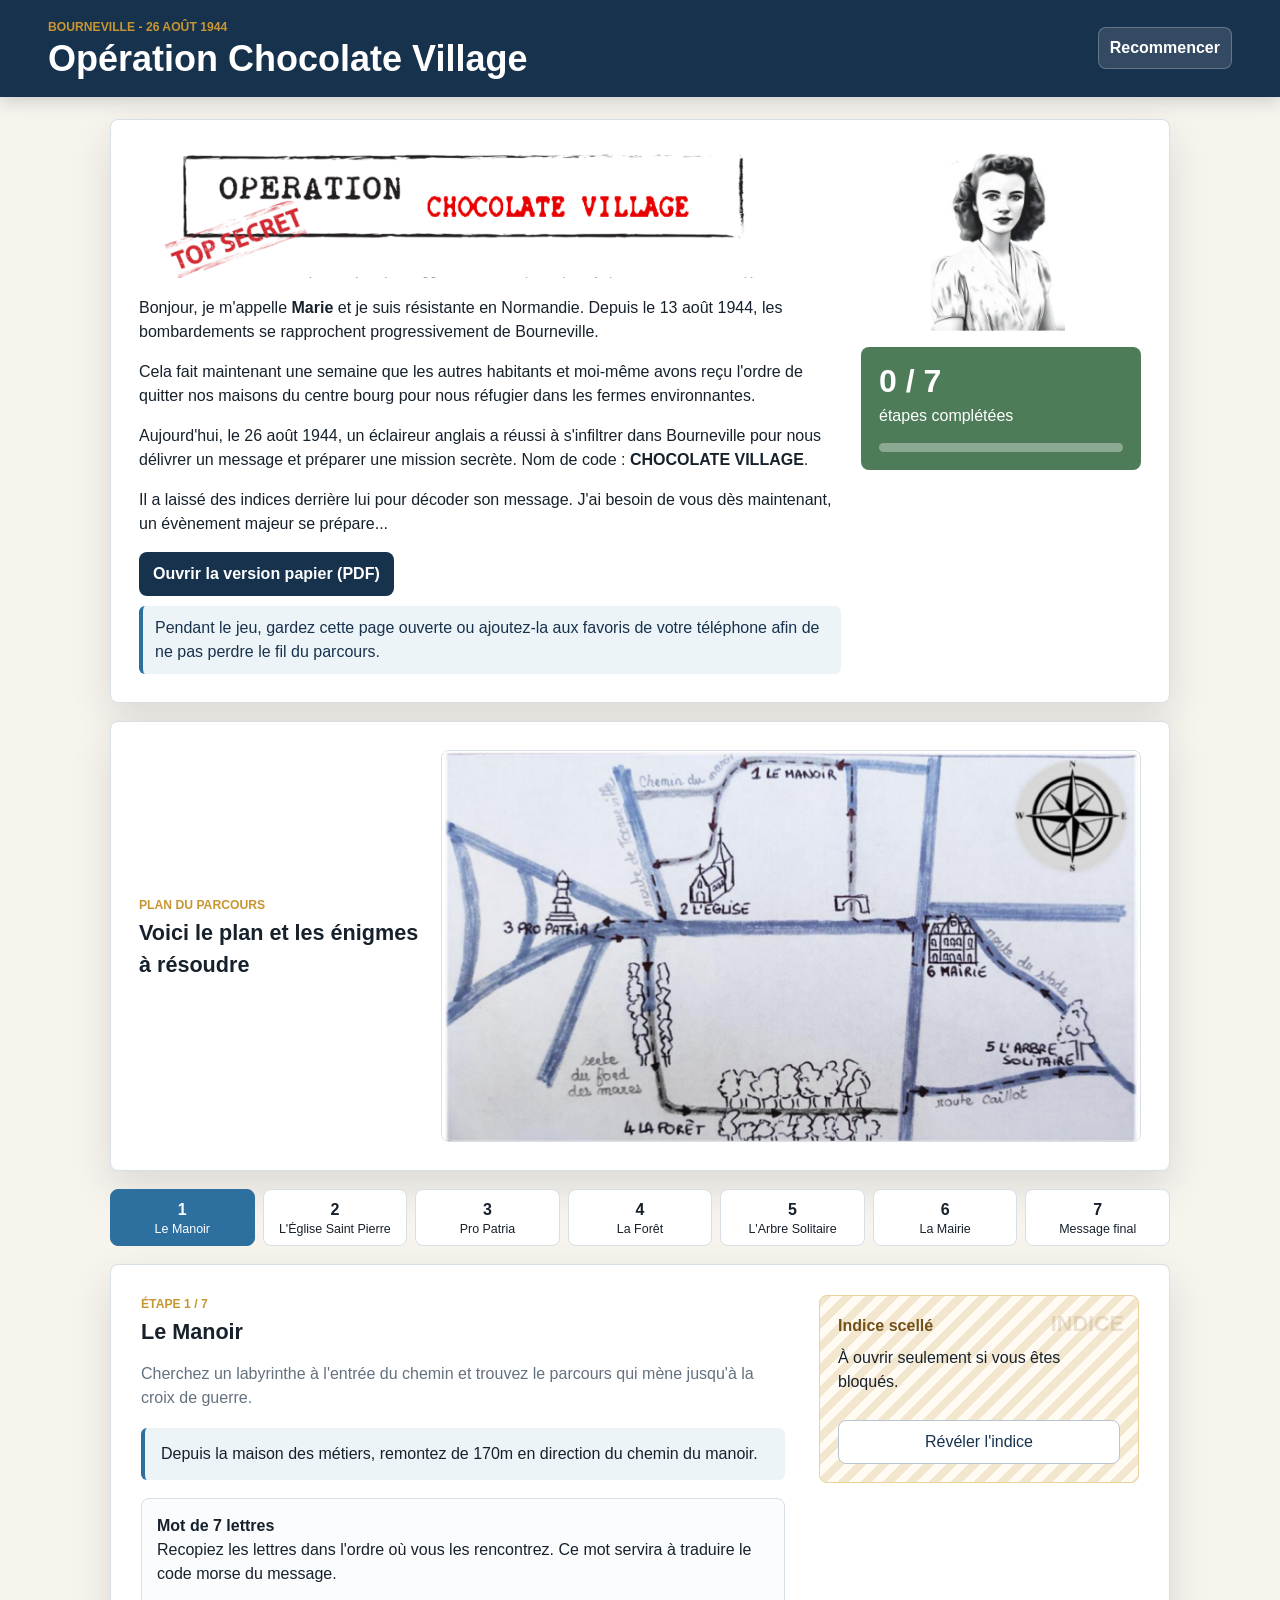
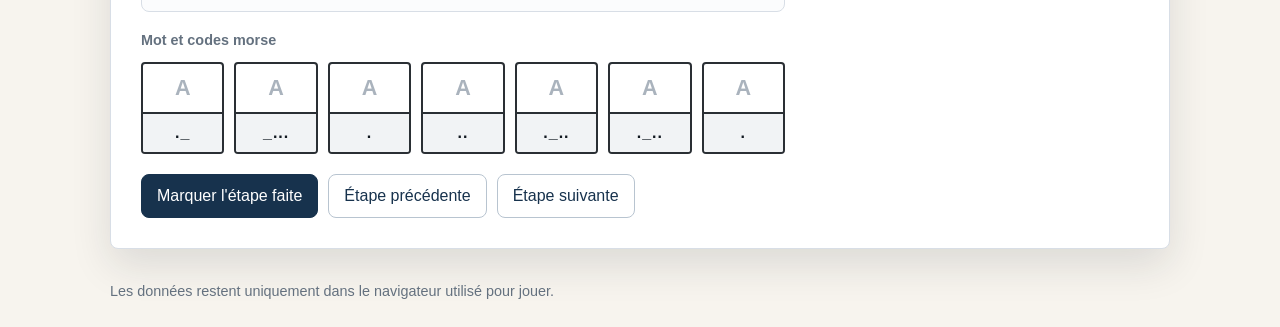
==== index.html @ ce586703 "Remove map side directions" ====
<!doctype html>
<html lang="fr">
  <head>
    <meta charset="utf-8">
    <meta name="viewport" content="width=device-width, initial-scale=1">
    <meta name="theme-color" content="#17324d">
    <title>Opération Chocolate Village - Jeu de piste</title>
    <link rel="stylesheet" href="styles.css">
  </head>
  <body>
    <header class="app-header">
      <div>
        <p class="kicker">Bourneville - 26 août 1944</p>
        <h1>Opération Chocolate Village</h1>
      </div>
      <button class="icon-button" id="resetGame" type="button" title="Recommencer">
        <span>Recommencer</span>
      </button>
    </header>

    <main>
      <section class="intro" id="intro">
        <div class="intro-copy">
          <img class="intro-banner" src="assets/operation-banner.png" alt="Document de mission Opération Chocolate Village">
          <p>
            Bonjour, je m'appelle <strong>Marie</strong> et je suis résistante en Normandie.
            Depuis le 13 août 1944, les bombardements se rapprochent progressivement de Bourneville.
          </p>
          <p>
            Cela fait maintenant une semaine que les autres habitants et moi-même avons reçu
            l'ordre de quitter nos maisons du centre bourg pour nous réfugier dans les fermes environnantes.
          </p>
          <p>
            Aujourd'hui, le 26 août 1944, un éclaireur anglais a réussi à s'infiltrer
            dans Bourneville pour nous délivrer un message et préparer une mission secrète.
            Nom de code : <strong>CHOCOLATE VILLAGE</strong>.
          </p>
          <p>
            Il a laissé des indices derrière lui pour décoder son message.
            J'ai besoin de vous dès maintenant, un évènement majeur se prépare...
          </p>
          <div class="intro-actions">
            <a class="paper-link" href="assets/support-de-jeu.pdf">Ouvrir la version papier (PDF)</a>
            <p class="save-tip">Pendant le jeu, gardez cette page ouverte ou ajoutez-la aux favoris de votre téléphone afin de ne pas perdre le fil du parcours.</p>
          </div>
        </div>
        <div class="intro-media">
          <img class="portrait" src="assets/marie-portrait.png" alt="Portrait de Marie">
          <div class="progress-panel" aria-live="polite">
            <strong id="progressLabel">0 / 7</strong>
            <span>étapes complétées</span>
            <div class="progress-track">
              <div id="progressBar" class="progress-bar"></div>
            </div>
          </div>
        </div>
      </section>

      <section class="map-panel">
        <div>
          <p class="section-label">Plan du parcours</p>
          <h2>Voici le plan et les énigmes à résoudre</h2>
        </div>
        <img src="assets/route-map.png" alt="Plan dessiné du jeu de piste dans Bourneville">
      </section>

      <nav class="step-tabs" id="stepTabs" aria-label="Étapes du jeu"></nav>

      <section class="step-view" id="stepView" aria-live="polite"></section>

    </main>

    <footer>
      <span>Les données restent uniquement dans le navigateur utilisé pour jouer.</span>
    </footer>

    <script src="app.js"></script>
  </body>
</html>
---- styles.css ----
:root {
  color-scheme: light;
  --ink: #16212c;
  --muted: #64717f;
  --line: #d8dee6;
  --paper: #f7f4ee;
  --panel: #ffffff;
  --navy: #17324d;
  --blue: #2d6f9f;
  --green: #4e7c59;
  --gold: #c79632;
  --danger: #9b2f2f;
  --shadow: 0 16px 40px rgba(25, 35, 45, 0.12);
}

* {
  box-sizing: border-box;
}

html {
  min-height: 100%;
  overflow-x: hidden;
  background: var(--paper);
}

body {
  margin: 0;
  overflow-x: hidden;
  color: var(--ink);
  font-family: Arial, Helvetica, sans-serif;
  line-height: 1.5;
}

button,
input,
textarea {
  font: inherit;
}

.app-header {
  position: sticky;
  top: 0;
  z-index: 5;
  display: flex;
  align-items: center;
  justify-content: space-between;
  gap: 16px;
  padding: 18px clamp(16px, 5vw, 48px);
  color: #fff;
  background: var(--navy);
  box-shadow: 0 2px 18px rgba(18, 29, 42, 0.22);
}

.kicker,
.section-label {
  margin: 0 0 3px;
  color: var(--gold);
  font-size: 0.76rem;
  font-weight: 700;
  letter-spacing: 0;
  text-transform: uppercase;
}

h1,
h2,
h3,
p {
  margin-top: 0;
}

h1 {
  margin-bottom: 0;
  font-size: clamp(1.45rem, 4vw, 2.25rem);
  line-height: 1.1;
}

h2 {
  margin-bottom: 14px;
  font-size: 1.35rem;
}

h3 {
  margin-bottom: 8px;
  font-size: 1.25rem;
}

main {
  width: min(1060px, calc(100% - 28px));
  margin: 0 auto;
  padding: 22px 0 32px;
}

.intro,
.map-panel,
.message-panel,
.step-view {
  background: var(--panel);
  border: 1px solid var(--line);
  border-radius: 8px;
  box-shadow: var(--shadow);
}

.intro {
  display: grid;
  grid-template-columns: minmax(0, 1fr) 280px;
  gap: 20px;
  align-items: stretch;
  padding: clamp(18px, 4vw, 28px);
}

.intro-banner {
  display: block;
  width: min(100%, 620px);
  height: auto;
  margin-bottom: 18px;
}

.intro-copy p:last-child {
  margin-bottom: 0;
}

.intro-actions {
  display: grid;
  gap: 10px;
  margin-top: 16px;
}

.paper-link {
  display: inline-flex;
  align-items: center;
  justify-content: center;
  min-height: 44px;
  width: fit-content;
  padding: 9px 14px;
  color: #fff;
  font-weight: 700;
  text-decoration: none;
  background: var(--navy);
  border-radius: 8px;
}

.save-tip {
  margin: 0;
  padding: 10px 12px;
  color: #17324d;
  background: #edf4f8;
  border-left: 4px solid var(--blue);
  border-radius: 6px;
}

.intro-media {
  display: grid;
  gap: 14px;
  align-content: start;
}

.portrait {
  width: min(140px, 55%);
  height: auto;
  justify-self: center;
}

.progress-panel {
  display: grid;
  align-content: center;
  gap: 7px;
  padding: 18px;
  color: #fff;
  background: var(--green);
  border-radius: 8px;
}

.progress-panel strong {
  display: block;
  font-size: 2rem;
  line-height: 1;
}

.progress-track {
  overflow: hidden;
  height: 9px;
  margin-top: 8px;
  background: rgba(255, 255, 255, 0.35);
  border-radius: 999px;
}

.progress-bar {
  width: 0;
  height: 100%;
  background: #fff;
  border-radius: inherit;
  transition: width 180ms ease;
}

.map-panel {
  display: grid;
  grid-template-columns: 280px minmax(0, 1fr);
  gap: 22px;
  align-items: center;
  margin-top: 18px;
  padding: clamp(18px, 4vw, 28px);
}

.map-panel img,
.step-visual {
  display: block;
  width: 100%;
  height: auto;
  border: 1px solid var(--line);
  border-radius: 8px;
}

.icon-button {
  display: inline-flex;
  align-items: center;
  justify-content: center;
  gap: 6px;
  min-width: 42px;
  min-height: 42px;
  padding: 8px 11px;
  flex: 0 0 auto;
  color: #fff;
  font-weight: 700;
  background: rgba(255, 255, 255, 0.12);
  border: 1px solid rgba(255, 255, 255, 0.24);
  border-radius: 8px;
  cursor: pointer;
}

.icon-button:hover {
  background: rgba(255, 255, 255, 0.2);
}

.step-tabs {
  display: grid;
  grid-template-columns: repeat(auto-fit, minmax(120px, 1fr));
  gap: 8px;
  margin: 18px 0;
}

.step-tab {
  min-height: 52px;
  padding: 8px 6px;
  color: var(--ink);
  background: #fff;
  border: 1px solid var(--line);
  border-radius: 8px;
  cursor: pointer;
}

.step-tab[aria-selected="true"] {
  color: #fff;
  background: var(--blue);
  border-color: var(--blue);
}

.step-tab.done:not([aria-selected="true"]) {
  border-color: rgba(78, 124, 89, 0.55);
  box-shadow: inset 0 -4px 0 var(--green);
}

.step-number {
  display: block;
  font-weight: 700;
}

.step-name {
  display: block;
  overflow: hidden;
  font-size: 0.78rem;
  line-height: 1.2;
  text-overflow: ellipsis;
  white-space: nowrap;
}

.step-view {
  min-height: 430px;
  padding: clamp(18px, 4vw, 30px);
}

.step-layout {
  display: grid;
  grid-template-columns: minmax(0, 1fr) 320px;
  gap: clamp(18px, 4vw, 34px);
}

.story {
  margin-bottom: 18px;
  color: var(--muted);
}

.directions {
  padding: 14px 16px;
  background: #edf4f8;
  border-left: 4px solid var(--blue);
  border-radius: 6px;
}

.task-list {
  display: grid;
  gap: 14px;
  margin: 18px 0 0;
}

.visual-panel {
  display: grid;
  gap: 10px;
  margin: 18px 0 0;
}

.visual-panel span,
.morse-panel span,
.worksheet-panel span {
  color: var(--muted);
  font-size: 0.9rem;
  font-weight: 700;
}

.worksheet-panel,
.morse-panel {
  display: grid;
  gap: 10px;
  margin: 18px 0 0;
}

.morse-grid {
  display: grid;
  grid-template-columns: repeat(var(--morse-count), minmax(64px, 1fr));
  gap: 10px;
}

.morse-box {
  display: grid;
  grid-template-rows: 48px 40px;
  overflow: hidden;
  min-width: 0;
  background: #fff;
  border: 2px solid #2a2f34;
  border-radius: 4px;
}

.morse-box input {
  width: 100%;
  min-height: 0;
  padding: 4px;
  text-align: center;
  color: var(--ink);
  background: transparent;
  border: 0;
  border-radius: 0;
}

.morse-box input::placeholder {
  color: #aab3bd;
}

.morse-box input[readonly] {
  color: #111820;
  background: #f1f3f5;
  cursor: default;
}

.morse-letter {
  font-size: 1.35rem;
  font-weight: 800;
  text-transform: uppercase;
}

.morse-code {
  font-size: 1rem;
  font-weight: 800;
  letter-spacing: 1px;
  border-top: 2px solid #2a2f34 !important;
}

.inline-morse-box {
  width: 72px;
  flex: 0 0 72px;
}

.code-grid {
  display: grid;
  grid-template-columns: repeat(4, minmax(58px, 72px));
  gap: 10px;
}

.formula-row,
.propatria-formula,
.propatria-line {
  display: flex;
  flex-wrap: wrap;
  gap: 8px;
  align-items: center;
  font-size: 1.1rem;
}

.propatria-sheet {
  display: grid;
  gap: 12px;
  padding: 12px;
  background: #fbfcfd;
  border: 1px solid var(--line);
  border-radius: 8px;
}

.propatria-line > span:first-child {
  min-width: 230px;
  color: var(--muted);
  font-weight: 700;
}

.propatria-formula {
  padding-top: 4px;
  font-size: 1.2rem;
}

.answer-box-label {
  display: grid;
  gap: 4px;
  justify-items: center;
  margin: 0;
  font-weight: 700;
}

.answer-box-label span:empty {
  display: none;
}

.answer-box {
  width: 58px;
  height: 58px;
  min-height: 0;
  padding: 4px;
  text-align: center;
  font-size: 1.35rem;
  font-weight: 800;
  border: 2px solid #2a2f34;
  border-radius: 4px;
}

.task {
  padding: 15px;
  background: #fbfcfd;
  border: 1px solid var(--line);
  border-radius: 8px;
}

.task-with-box {
  display: grid;
  grid-template-columns: minmax(0, 1fr) 70px;
  gap: 14px;
  align-items: center;
}

.task-copy {
  min-width: 0;
}

.task p {
  margin-bottom: 10px;
}

.task-image {
  display: block;
  width: min(100%, 440px);
  height: auto;
  margin-top: 12px;
  border: 1px solid var(--line);
  border-radius: 6px;
}

.math-puzzle {
  display: grid;
  gap: 6px;
  width: min(100%, 520px);
  margin-top: 12px;
  overflow-x: auto;
  padding-bottom: 2px;
}

.math-column-totals {
  display: grid;
  grid-template-columns: repeat(3, 64px);
  gap: 0;
  width: 192px;
  min-height: 32px;
}

.math-column-totals span {
  display: grid;
  place-items: center;
  text-align: center;
  font-size: 1rem;
  font-style: italic;
  white-space: nowrap;
}

.math-body {
  display: grid;
  grid-template-columns: 192px 58px 90px 64px;
  gap: 10px;
  align-items: center;
  width: max-content;
}

.math-grid {
  display: grid;
  grid-template-columns: repeat(3, 64px);
  grid-template-rows: repeat(3, 48px);
  border-top: 2px solid #2a2f34;
  border-left: 2px solid #2a2f34;
}

.math-cell {
  display: grid;
  place-items: center;
  width: 64px;
  height: 48px;
  min-height: 0;
  padding: 4px;
  text-align: center;
  font-size: 1.25rem;
  font-weight: 800;
  background: #fff;
  border: 0;
  border-right: 2px solid #2a2f34;
  border-bottom: 2px solid #2a2f34;
  border-radius: 0;
}

.math-cell.fixed {
  font-style: italic;
}

.math-row-totals {
  display: grid;
  grid-template-rows: repeat(3, 48px);
  align-items: center;
  font-size: 1rem;
  font-style: italic;
}

.math-arrow {
  position: relative;
  height: 2px;
  background: #111820;
}

.math-arrow::after {
  position: absolute;
  top: 50%;
  right: -1px;
  width: 0;
  height: 0;
  border-top: 7px solid transparent;
  border-bottom: 7px solid transparent;
  border-left: 12px solid #111820;
  content: "";
  transform: translateY(-50%);
}

label {
  display: block;
  margin-bottom: 6px;
  font-weight: 700;
}

input,
textarea {
  width: 100%;
  color: var(--ink);
  background: #fff;
  border: 1px solid #bdc8d4;
  border-radius: 8px;
}

input {
  min-height: 44px;
  padding: 9px 11px;
  font-size: 1rem;
}

textarea {
  resize: vertical;
  padding: 11px;
  font-size: 1rem;
}

input:focus,
textarea:focus,
button:focus-visible {
  outline: 3px solid rgba(45, 111, 159, 0.28);
  outline-offset: 2px;
}

.step-actions {
  display: flex;
  flex-wrap: wrap;
  gap: 10px;
  margin-top: 20px;
}

.primary-button,
.secondary-button {
  min-height: 44px;
  padding: 9px 15px;
  border-radius: 8px;
  cursor: pointer;
}

.primary-button {
  color: #fff;
  background: var(--navy);
  border: 1px solid var(--navy);
}

.secondary-button {
  color: var(--navy);
  background: #fff;
  border: 1px solid #b8c4d0;
}

.completion-warning {
  margin-top: 10px;
  padding: 10px 12px;
  color: #7a1f16;
  background: #fff1ee;
  border: 1px solid #f0b8ae;
  border-radius: 8px;
  font-weight: 700;
}

.clue-panel {
  align-self: start;
  padding: 18px;
  background: #fff8e9;
  border: 1px solid #ead39c;
  border-radius: 8px;
}

.clue-card {
  position: relative;
  overflow: hidden;
  background:
    repeating-linear-gradient(
      135deg,
      rgba(155, 111, 34, 0.13) 0 8px,
      rgba(255, 255, 255, 0.45) 8px 16px
    ),
    #fff8e9;
}

.clue-card::before {
  content: "INDICE";
  position: absolute;
  right: 14px;
  top: 12px;
  color: rgba(115, 81, 23, 0.14);
  font-size: 1.35rem;
  font-weight: 900;
  letter-spacing: 0;
  pointer-events: none;
}

.clue-panel strong {
  display: block;
  margin-bottom: 8px;
  color: #735117;
}

.clue-panel p {
  position: relative;
}

.clue-button {
  position: relative;
  width: 100%;
  margin-top: 10px;
}

.mobile-clue {
  display: none;
}

.message-panel,
.final-step-panel {
  margin-top: 18px;
  padding: clamp(18px, 4vw, 28px);
}

.collected-clues {
  display: grid;
  gap: 10px;
  margin-bottom: 18px;
}

.collected-clues h3 {
  margin-bottom: 2px;
}

.clue-row {
  display: grid;
  grid-template-columns: 150px minmax(0, 1fr);
  gap: 10px;
  align-items: start;
  padding: 10px;
  background: #fbfcfd;
  border: 1px solid var(--line);
  border-radius: 8px;
}

.clue-row > span {
  color: var(--muted);
  font-weight: 700;
}

.clue-tokens {
  display: flex;
  flex-wrap: wrap;
  gap: 6px;
}

.clue-token {
  display: grid;
  min-width: 48px;
  overflow: hidden;
  text-align: center;
  background: #fff;
  border: 1px solid #2a2f34;
  border-radius: 4px;
}

.clue-token strong,
.clue-token span {
  padding: 3px 5px;
  line-height: 1.15;
}

.clue-token span {
  font-size: 0.86rem;
  font-weight: 700;
  border-top: 1px solid #2a2f34;
}

.scout-message {
  display: grid;
  gap: 14px;
  margin-top: 18px;
  padding: clamp(16px, 4vw, 26px);
  background:
    linear-gradient(rgba(255, 248, 229, 0.82), rgba(255, 248, 229, 0.82)),
    radial-gradient(circle at 18% 20%, rgba(138, 96, 43, 0.16), transparent 28%),
    radial-gradient(circle at 80% 70%, rgba(138, 96, 43, 0.12), transparent 30%),
    #efe1bf;
  border: 1px solid #d9bd86;
  border-radius: 8px;
}

.scout-message h3 {
  margin-bottom: 0;
  text-align: center;
  font-family: "Courier New", Courier, monospace;
  letter-spacing: 0;
  text-transform: uppercase;
}

.scout-message-line {
  display: flex;
  flex-wrap: wrap;
  gap: 8px;
  justify-content: center;
}

.scout-message-box {
  width: 58px;
  flex: 0 0 58px;
}

.save-state {
  margin: 8px 0 0;
  color: var(--green);
  font-size: 0.92rem;
}

footer {
  width: min(1060px, calc(100% - 28px));
  margin: 0 auto;
  padding: 0 0 24px;
  color: var(--muted);
  font-size: 0.9rem;
}

.sr-only {
  position: absolute;
  width: 1px;
  height: 1px;
  overflow: hidden;
  clip: rect(0, 0, 0, 0);
  white-space: nowrap;
}

@media (max-width: 780px) {
  .intro,
  .map-panel,
  .step-layout {
    grid-template-columns: 1fr;
  }

  .step-tabs {
    grid-template-columns: repeat(3, minmax(0, 1fr));
  }

  .morse-grid {
    grid-template-columns: repeat(auto-fit, minmax(66px, 1fr));
  }

  .code-grid {
    grid-template-columns: repeat(4, minmax(58px, 1fr));
  }
}

@media (max-width: 620px) {
  body {
    background: #fff;
    line-height: 1.42;
  }

  main {
    width: 100%;
    padding: 0 10px 18px;
  }

  .app-header {
    position: sticky;
    padding: 10px 12px;
  }

  .icon-button {
    padding: 8px;
  }

  .kicker {
    font-size: 0.68rem;
  }

  h1 {
    font-size: 1.25rem;
  }

  h2 {
    margin-bottom: 10px;
    font-size: 1.18rem;
  }

  .intro,
  .map-panel,
  .message-panel,
  .step-view {
    border-right: 0;
    border-left: 0;
    border-radius: 0;
    box-shadow: none;
  }

  .intro,
  .map-panel,
  .step-view {
    padding: 14px 12px;
  }

  .intro {
    gap: 12px;
  }

  .intro-banner {
    margin-bottom: 12px;
  }

  .intro-copy p {
    margin-bottom: 10px;
  }

  .paper-link {
    width: 100%;
  }

  .intro-media {
    grid-template-columns: 72px minmax(0, 1fr);
    align-items: center;
  }

  .portrait {
    width: 72px;
  }

  .progress-panel {
    padding: 12px;
  }

  .progress-panel strong {
    font-size: 1.45rem;
  }

  .map-panel {
    margin-top: 10px;
    gap: 12px;
  }

  .step-tabs {
    display: grid;
    grid-template-columns: repeat(4, minmax(0, 1fr));
    gap: 8px;
    margin: 10px 0 0;
    overflow-x: visible;
    padding: 8px;
    background: #f2f5f7;
  }

  .step-tab {
    min-width: 0;
    min-height: 46px;
    padding: 6px;
  }

  .step-number {
    font-size: 0.92rem;
  }

  .step-name {
    font-size: 0.72rem;
  }

  .step-view {
    min-height: 0;
    margin-top: 0;
  }

  .step-layout {
    gap: 12px;
  }

  .story {
    margin-bottom: 12px;
  }

  .directions {
    padding: 10px 12px;
  }

  .task-list {
    gap: 10px;
    margin-top: 12px;
  }

  .task {
    padding: 12px;
    border-radius: 6px;
  }

  .visual-panel,
  .worksheet-panel,
  .morse-panel {
    margin-top: 12px;
  }

  .morse-grid {
    grid-template-columns: repeat(auto-fit, minmax(70px, 1fr));
    gap: 8px;
  }

  .morse-box {
    grid-template-rows: 48px 40px;
  }

  .inline-morse-box {
    width: 70px;
    flex-basis: 70px;
  }

  .task-with-box {
    grid-template-columns: minmax(0, 1fr) 58px;
    gap: 10px;
  }

  .task-image {
    width: 100%;
  }

  .math-puzzle {
    --math-cell: 42px;
    --math-row: 38px;
    --math-grid-width: calc(var(--math-cell) * 3);
    width: 100%;
    overflow-x: visible;
  }

  .math-column-totals {
    grid-template-columns: repeat(3, var(--math-cell));
    width: var(--math-grid-width);
    min-height: 28px;
  }

  .math-column-totals span,
  .math-row-totals {
    font-size: 0.86rem;
  }

  .math-body {
    grid-template-columns: var(--math-grid-width) 42px 42px 52px;
    gap: 6px;
    width: min(100%, 280px);
  }

  .math-grid {
    grid-template-columns: repeat(3, var(--math-cell));
    grid-template-rows: repeat(3, var(--math-row));
  }

  .math-cell {
    width: var(--math-cell);
    height: var(--math-row);
    font-size: 1.05rem;
  }

  .math-row-totals {
    grid-template-rows: repeat(3, var(--math-row));
  }

  .math-arrow {
    width: 42px;
  }

  .answer-box {
    width: 100%;
    height: 52px;
    font-size: 1.18rem;
  }

  .propatria-sheet {
    padding: 10px;
    gap: 10px;
  }

  .propatria-line > span:first-child {
    min-width: 100%;
  }

  .propatria-formula,
  .propatria-line {
    gap: 7px;
  }

  .morse-letter {
    font-size: 1.28rem;
  }

  .morse-code {
    font-size: 0.98rem;
  }

  .clue-panel {
    padding: 12px;
    border-radius: 6px;
  }

  .desktop-clue {
    display: none;
  }

  .mobile-clue {
    display: block;
    margin: 12px 0;
  }

  .final-step-panel {
    padding: 12px 0 0;
  }

  .clue-row {
    grid-template-columns: 1fr;
    gap: 8px;
    padding: 10px;
  }

  .clue-token {
    min-width: 44px;
  }

  .step-actions {
    display: grid;
    gap: 8px;
    margin-top: 14px;
  }

  .primary-button,
  .secondary-button {
    width: 100%;
  }
}

@media (max-width: 460px) {
  .app-header {
    padding: 14px;
  }

  .step-name {
    white-space: normal;
  }

  .map-panel img {
    border-radius: 4px;
  }
}
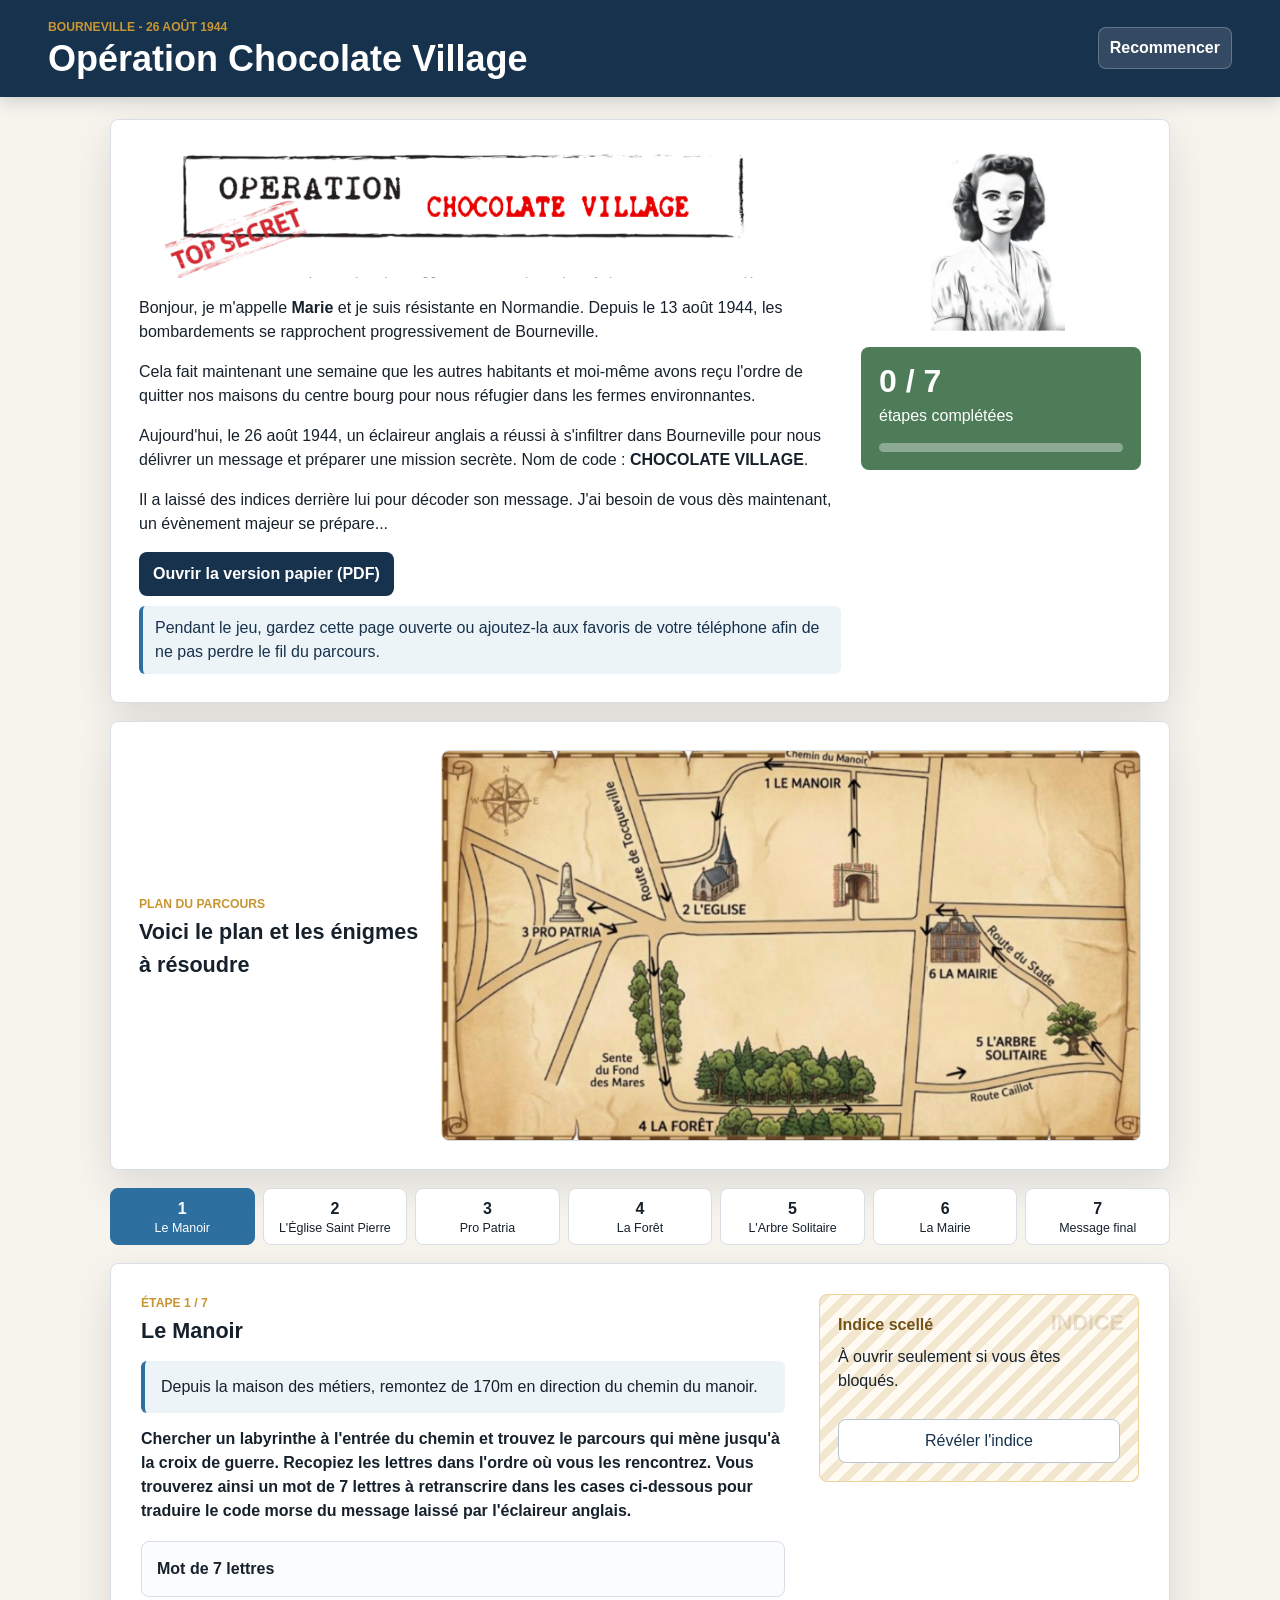
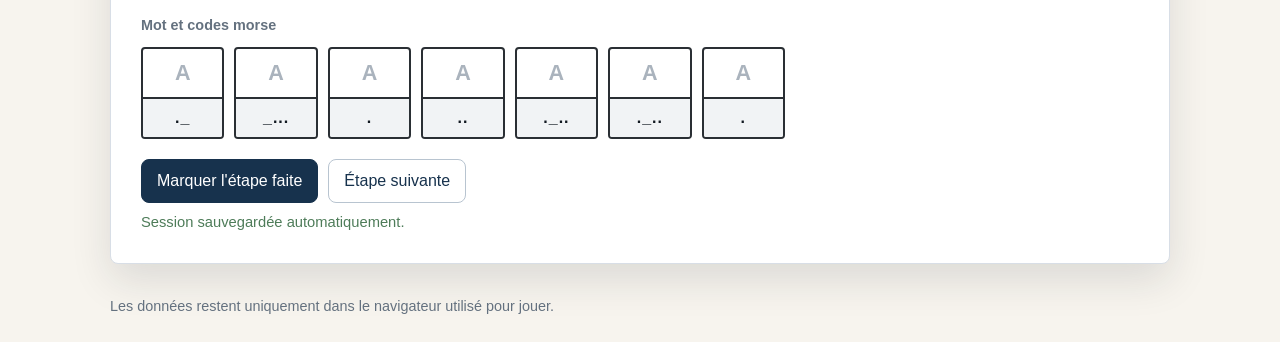
==== commit f7a5f511: "Use updated route map" ====
--- a/index.html
+++ b/index.html
@@ -61,7 +61,7 @@
           <p class="section-label">Plan du parcours</p>
           <h2>Voici le plan et les énigmes à résoudre</h2>
         </div>
-        <img src="assets/route-map.png" alt="Plan dessiné du jeu de piste dans Bourneville">
+        <img src="assets/route-map.jpg" alt="Plan dessiné du jeu de piste dans Bourneville">
       </section>
 
       <nav class="step-tabs" id="stepTabs" aria-label="Étapes du jeu"></nav>
@@ -74,6 +74,12 @@
       <span>Les données restent uniquement dans le navigateur utilisé pour jouer.</span>
     </footer>
 
+    <div class="morse-keypad" id="morseKeypad" hidden aria-label="Clavier de saisie morse">
+      <button type="button" data-morse-key=".">.</button>
+      <button type="button" data-morse-key="_">_</button>
+      <button type="button" data-morse-key="delete">Effacer</button>
+    </div>
+
     <script src="app.js"></script>
   </body>
 </html>
--- a/styles.css
+++ b/styles.css
@@ -285,11 +285,13 @@
 }
 
 .story {
-  margin-bottom: 18px;
-  color: var(--muted);
+  margin: 14px 0 18px;
+  color: var(--ink);
+  font-weight: 600;
 }
 
 .directions {
+  margin-top: 4px;
   padding: 14px 16px;
   background: #edf4f8;
   border-left: 4px solid var(--blue);
@@ -339,7 +341,8 @@
   border-radius: 4px;
 }
 
-.morse-box input {
+.morse-box input,
+.morse-box button {
   width: 100%;
   min-height: 0;
   padding: 4px;
@@ -350,6 +353,15 @@
   border-radius: 0;
 }
 
+.morse-box button {
+  appearance: none;
+  cursor: pointer;
+  user-select: none;
+  -webkit-user-select: none;
+  -webkit-touch-callout: none;
+  touch-action: manipulation;
+}
+
 .morse-box input::placeholder {
   color: #aab3bd;
 }
@@ -371,6 +383,19 @@
   font-weight: 800;
   letter-spacing: 1px;
   border-top: 2px solid #2a2f34 !important;
+}
+
+.morse-code-button {
+  color: var(--ink);
+}
+
+.morse-code-button[data-value=""] {
+  color: #aab3bd;
+}
+
+.morse-code-active {
+  background: #fff2c9 !important;
+  box-shadow: inset 0 0 0 2px #c8952d;
 }
 
 .inline-morse-box {
@@ -438,6 +463,12 @@
   border-radius: 4px;
 }
 
+.answer-box-compact {
+  width: 46px;
+  height: 46px;
+  font-size: 1.12rem;
+}
+
 .task {
   padding: 15px;
   background: #fbfcfd;
@@ -458,6 +489,47 @@
 
 .task p {
   margin-bottom: 10px;
+}
+
+.task-alert {
+  display: inline-block;
+  padding: 8px 10px;
+  color: #7a1f16;
+  background: #fff1ee;
+  border: 1px solid #f0b8ae;
+  border-radius: 8px;
+  font-weight: 900;
+}
+
+.task-clue {
+  margin: 10px 0;
+  padding: 10px;
+  background: #fff8e9;
+  border: 1px solid #ead39c;
+  border-radius: 8px;
+}
+
+.task-clue strong {
+  display: block;
+  margin-bottom: 6px;
+  color: #735117;
+}
+
+.task-clue p {
+  margin-bottom: 0;
+}
+
+.task-clue-card {
+  display: flex;
+  flex-wrap: wrap;
+  gap: 8px;
+  align-items: center;
+  justify-content: space-between;
+}
+
+.task-clue-button {
+  min-height: 38px;
+  padding: 7px 12px;
 }
 
 .task-image {
@@ -782,6 +854,100 @@
   font-size: 0.92rem;
 }
 
+.traffic-panel {
+  margin-top: 0;
+}
+
+.traffic-summary {
+  display: grid;
+  grid-template-columns: repeat(2, minmax(0, 1fr));
+  gap: 10px;
+}
+
+.traffic-summary > div {
+  padding: 14px;
+  background: #fff;
+  border: 1px solid var(--line);
+  border-radius: 8px;
+}
+
+.traffic-summary strong {
+  display: block;
+  color: var(--navy);
+  font-size: 1.8rem;
+  line-height: 1;
+}
+
+.traffic-summary span {
+  display: block;
+  margin-top: 6px;
+  color: var(--muted);
+  font-weight: 700;
+}
+
+.traffic-table-wrap {
+  overflow-x: auto;
+}
+
+.traffic-table {
+  width: 100%;
+  min-width: 420px;
+  border-collapse: collapse;
+  background: #fff;
+}
+
+.traffic-table th,
+.traffic-table td {
+  padding: 10px;
+  text-align: left;
+  border: 1px solid var(--line);
+}
+
+.traffic-table th {
+  color: var(--navy);
+  background: #eef4f8;
+}
+
+.morse-keypad {
+  position: fixed;
+  left: var(--keypad-left, 12px);
+  top: var(--keypad-top, auto);
+  bottom: auto;
+  z-index: 20;
+  display: flex;
+  gap: 8px;
+  justify-content: center;
+  width: max-content;
+  max-width: calc(100vw - 24px);
+  padding: 10px;
+  background: rgba(255, 248, 233, 0.97);
+  border: 1px solid #d9bd86;
+  border-radius: 8px;
+  box-shadow: 0 10px 24px rgba(17, 24, 32, 0.2);
+}
+
+.morse-keypad[hidden] {
+  display: none;
+}
+
+.morse-keypad button {
+  min-width: 72px;
+  min-height: 48px;
+  padding: 8px 14px;
+  color: var(--ink);
+  background: #fff;
+  border: 1px solid #9f7b3b;
+  border-radius: 8px;
+  font-size: 1.35rem;
+  font-weight: 900;
+  cursor: pointer;
+}
+
+.morse-keypad button[data-morse-key="delete"] {
+  min-width: 96px;
+  font-size: 1rem;
+}
+
 footer {
   width: min(1060px, calc(100% - 28px));
   margin: 0 auto;
@@ -799,7 +965,30 @@
   white-space: nowrap;
 }
 
+body.morse-keypad-open {
+  padding-bottom: 0;
+}
+
 @media (max-width: 780px) {
+  body.morse-keypad-open {
+    padding-bottom: 78px;
+  }
+
+  .morse-keypad {
+    right: 0;
+    bottom: 0;
+    left: 0;
+    top: auto;
+    width: auto;
+    max-width: none;
+    padding: 10px max(12px, env(safe-area-inset-right)) calc(10px + env(safe-area-inset-bottom)) max(12px, env(safe-area-inset-left));
+    border-right: 0;
+    border-bottom: 0;
+    border-left: 0;
+    border-radius: 0;
+    box-shadow: 0 -8px 22px rgba(17, 24, 32, 0.16);
+  }
+
   .intro,
   .map-panel,
   .step-layout {
@@ -812,6 +1001,10 @@
 
   .morse-grid {
     grid-template-columns: repeat(auto-fit, minmax(66px, 1fr));
+  }
+
+  .traffic-summary {
+    grid-template-columns: 1fr;
   }
 
   .code-grid {
@@ -1036,6 +1229,12 @@
     font-size: 1.18rem;
   }
 
+  .answer-box-compact {
+    width: 44px;
+    height: 44px;
+    font-size: 1.05rem;
+  }
+
   .propatria-sheet {
     padding: 10px;
     gap: 10px;
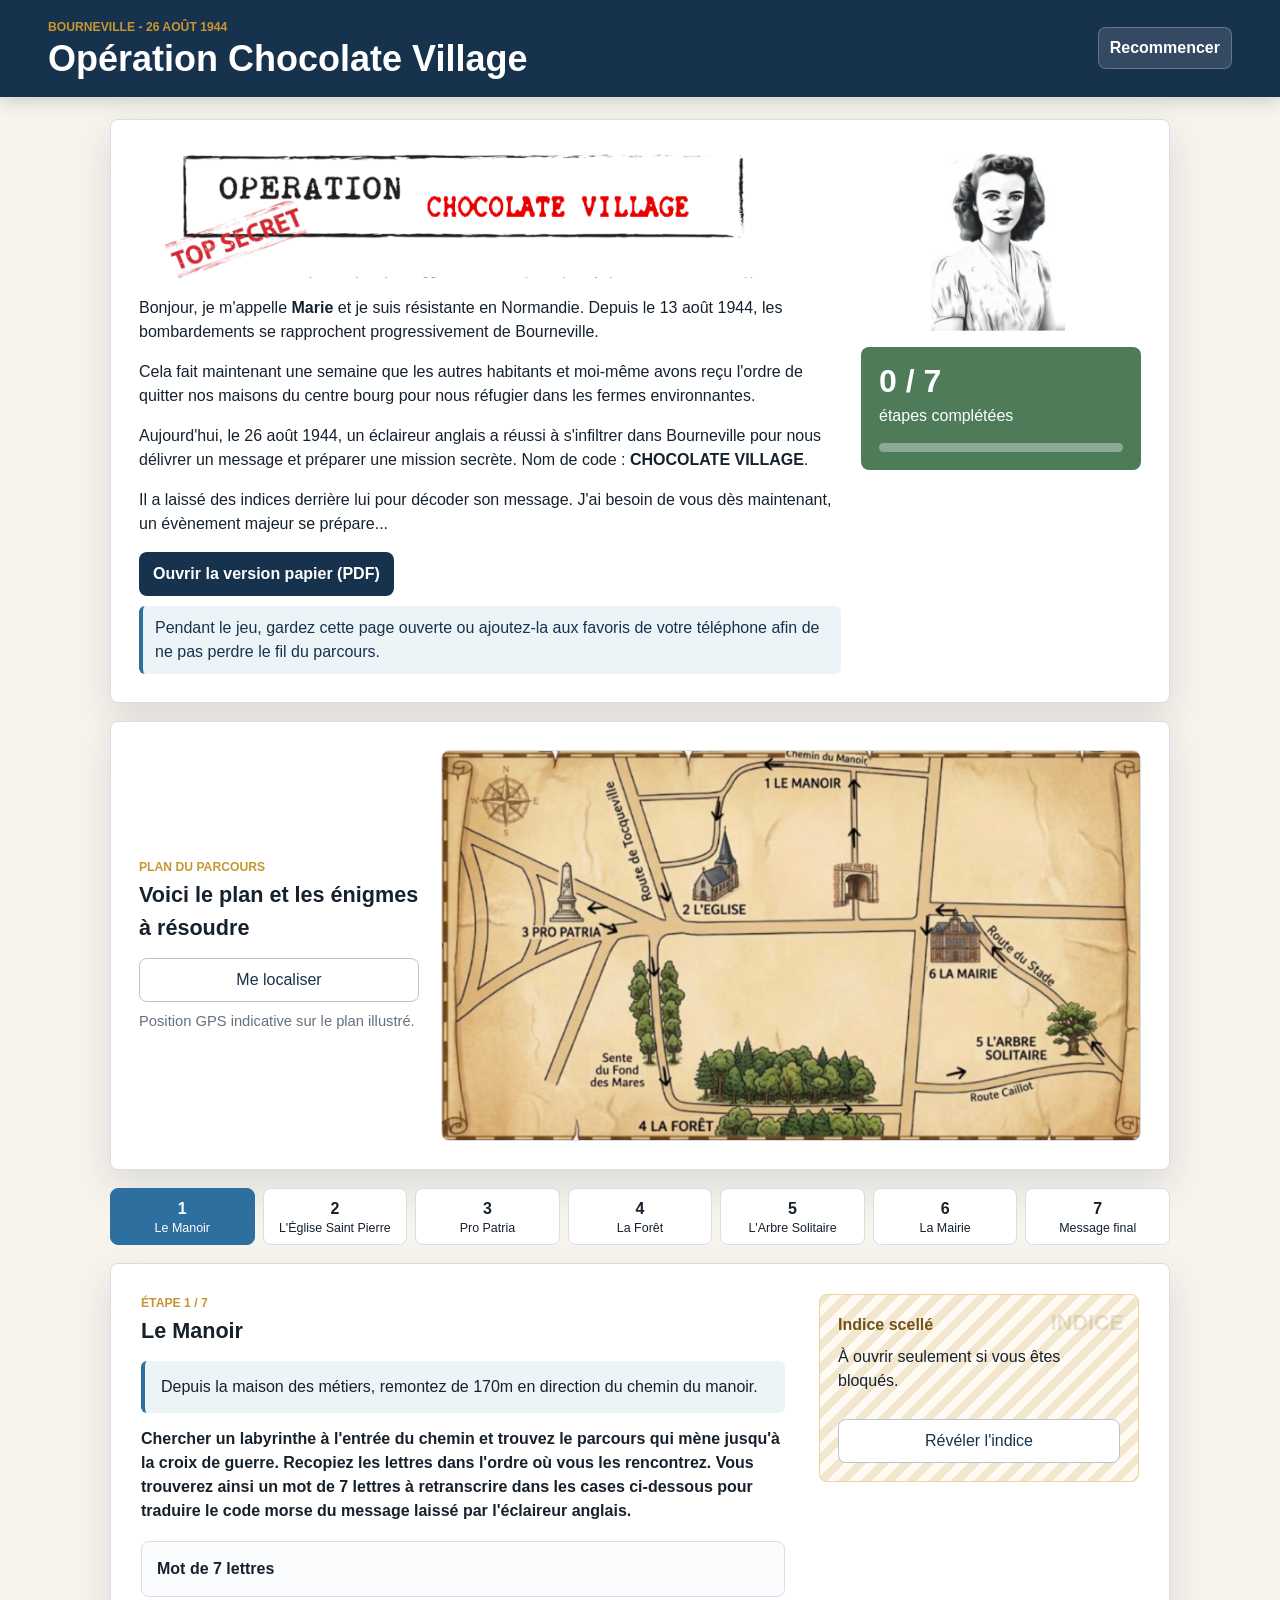
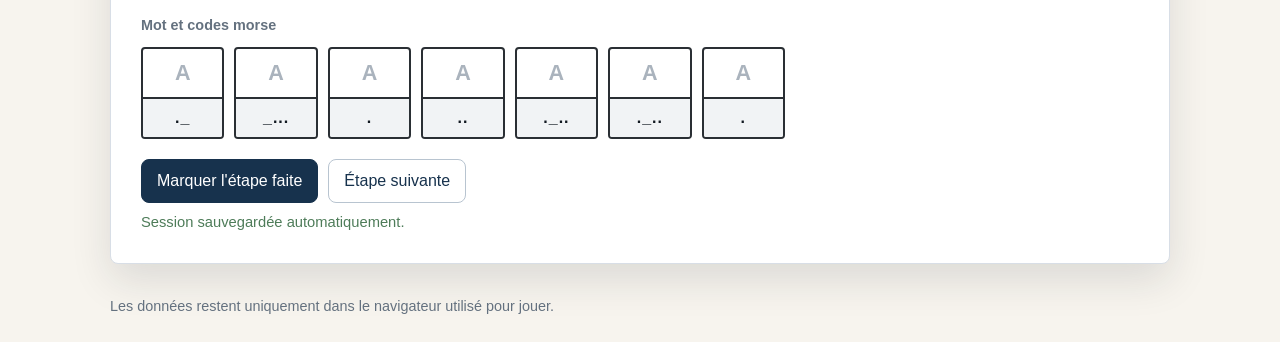
==== commit fa115959: "Add approximate GPS position on route map" ====
--- a/index.html
+++ b/index.html
@@ -60,8 +60,17 @@
         <div>
           <p class="section-label">Plan du parcours</p>
           <h2>Voici le plan et les énigmes à résoudre</h2>
+          <div class="map-actions">
+            <button class="secondary-button" id="locatePlayer" type="button">Me localiser</button>
+            <p class="map-status" id="locationStatus">Position GPS indicative sur le plan illustré.</p>
+          </div>
         </div>
-        <img src="assets/route-map.jpg" alt="Plan dessiné du jeu de piste dans Bourneville">
+        <div class="map-figure" id="routeMapFigure">
+          <img src="assets/route-map.jpg" alt="Plan dessiné du jeu de piste dans Bourneville">
+          <div class="map-user-marker" id="mapUserMarker" hidden>
+            <span>Vous êtes ici</span>
+          </div>
+        </div>
       </section>
 
       <nav class="step-tabs" id="stepTabs" aria-label="Étapes du jeu"></nav>
--- a/styles.css
+++ b/styles.css
@@ -201,6 +201,10 @@
   padding: clamp(18px, 4vw, 28px);
 }
 
+.map-figure {
+  position: relative;
+}
+
 .map-panel img,
 .step-visual {
   display: block;
@@ -208,6 +212,55 @@
   height: auto;
   border: 1px solid var(--line);
   border-radius: 8px;
+}
+
+.map-actions {
+  display: grid;
+  gap: 8px;
+  margin-top: 14px;
+}
+
+.map-status {
+  margin: 0;
+  color: var(--muted);
+  font-size: 0.92rem;
+}
+
+.map-user-marker {
+  position: absolute;
+  left: var(--map-user-x, 50%);
+  top: var(--map-user-y, 50%);
+  z-index: 3;
+  width: 18px;
+  height: 18px;
+  background: #d92f20;
+  border: 3px solid #fff;
+  border-radius: 999px;
+  box-shadow: 0 0 0 3px rgba(217, 47, 32, 0.28), 0 4px 10px rgba(17, 24, 32, 0.32);
+  transform: translate(-50%, -50%);
+}
+
+.map-user-marker::after {
+  content: "";
+  position: absolute;
+  inset: -11px;
+  border: 2px solid rgba(217, 47, 32, 0.28);
+  border-radius: inherit;
+}
+
+.map-user-marker span {
+  position: absolute;
+  left: 50%;
+  bottom: 20px;
+  width: max-content;
+  max-width: 140px;
+  padding: 4px 7px;
+  color: #fff;
+  background: #111820;
+  border-radius: 6px;
+  font-size: 0.78rem;
+  font-weight: 800;
+  transform: translateX(-50%);
 }
 
 .icon-button {
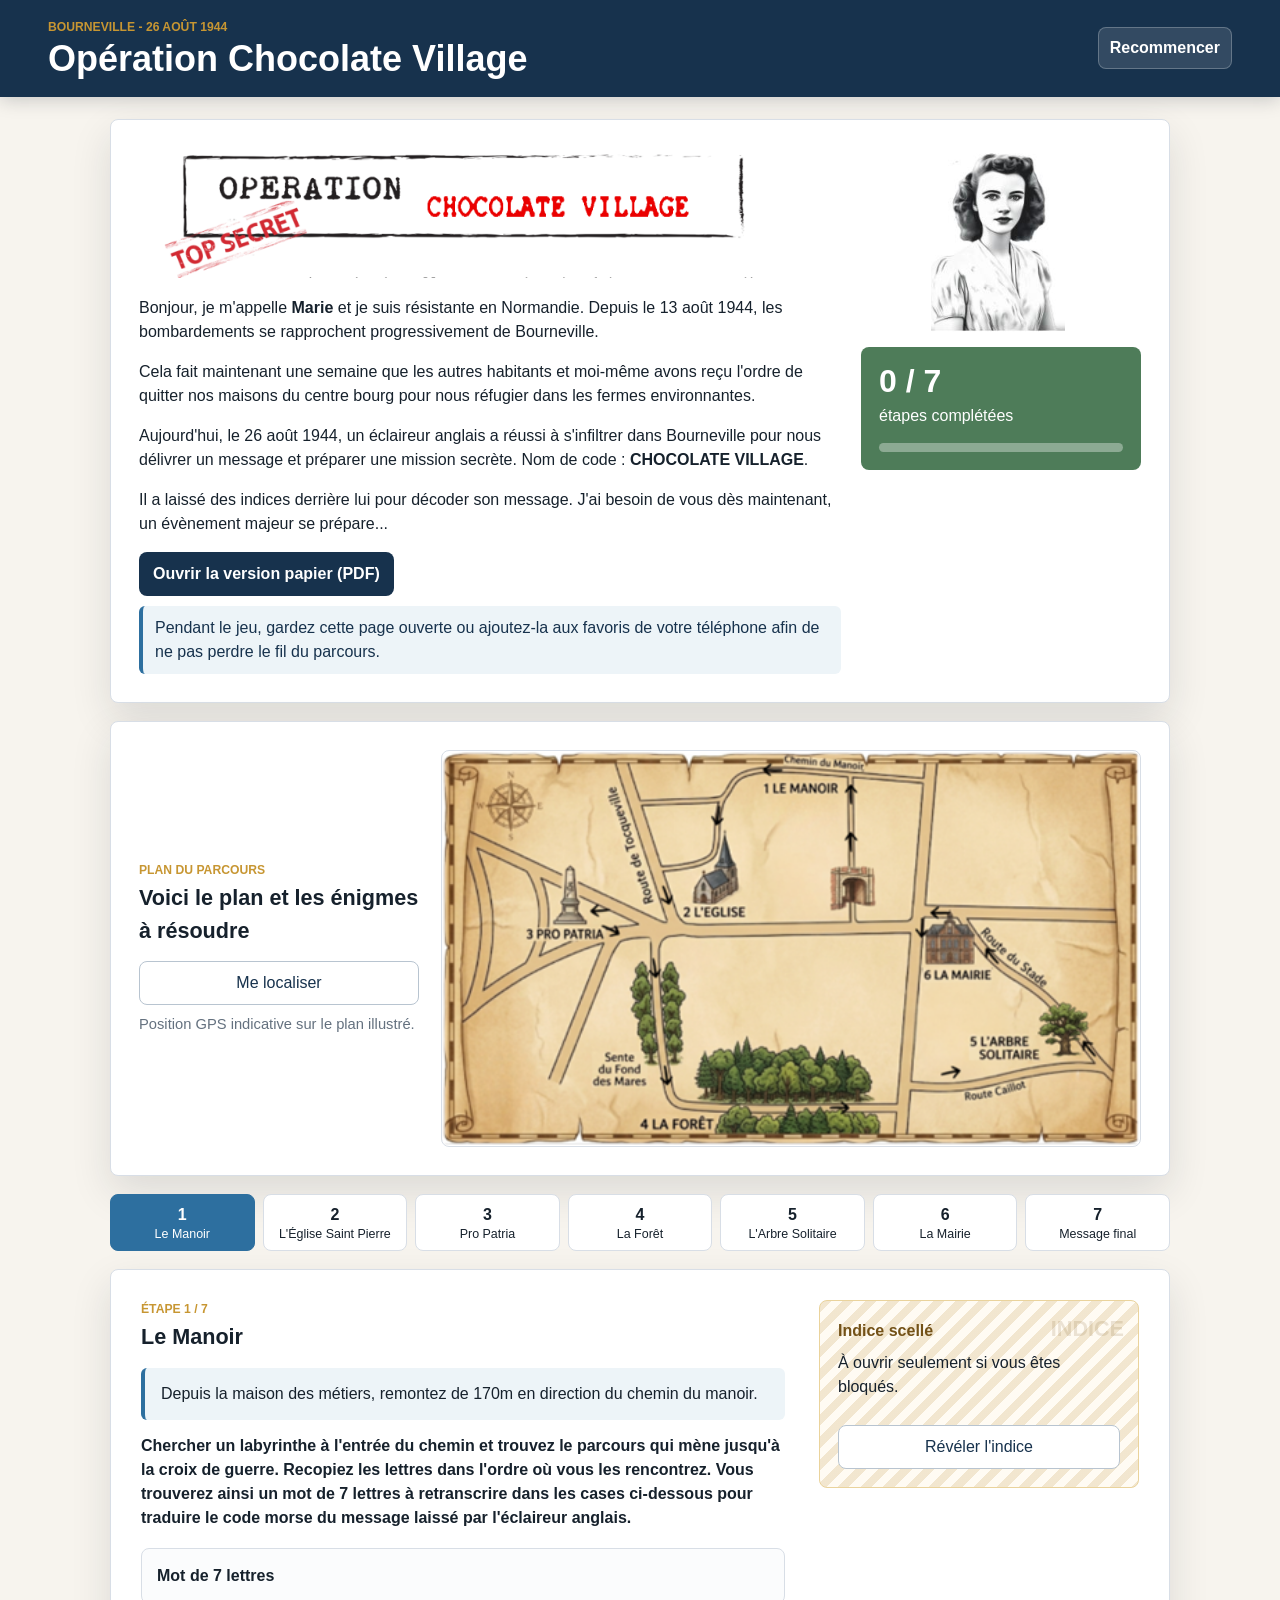
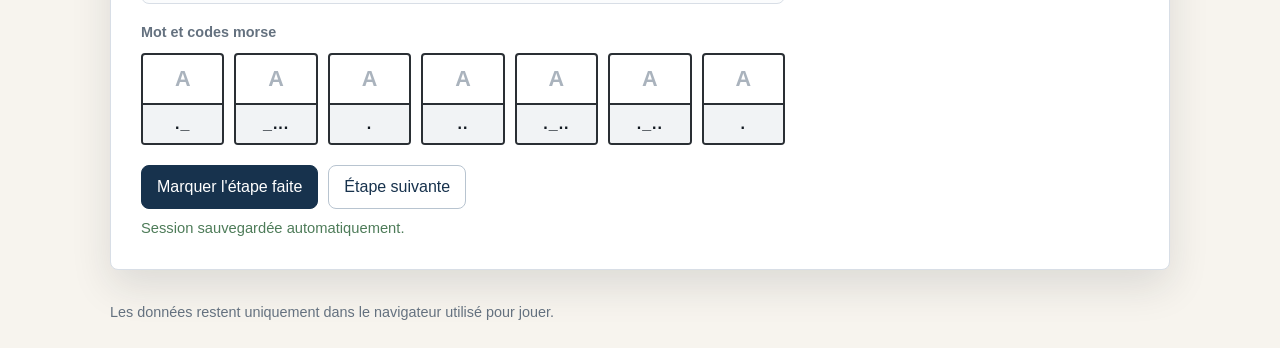
==== commit 04521c29: "Use original route map image" ====
--- a/index.html
+++ b/index.html
@@ -66,8 +66,9 @@
           </div>
         </div>
         <div class="map-figure" id="routeMapFigure">
-          <img src="assets/route-map.jpg" alt="Plan dessiné du jeu de piste dans Bourneville">
+          <img src="assets/route-map.png" alt="Plan dessiné du jeu de piste dans Bourneville">
           <div class="map-user-marker" id="mapUserMarker" hidden>
+            <img src="assets/location-marker.svg" alt="">
             <span>Vous êtes ici</span>
           </div>
         </div>
--- a/styles.css
+++ b/styles.css
@@ -231,27 +231,22 @@
   left: var(--map-user-x, 50%);
   top: var(--map-user-y, 50%);
   z-index: 3;
-  width: 18px;
-  height: 18px;
-  background: #d92f20;
-  border: 3px solid #fff;
-  border-radius: 999px;
-  box-shadow: 0 0 0 3px rgba(217, 47, 32, 0.28), 0 4px 10px rgba(17, 24, 32, 0.32);
+  width: 40px;
+  height: 49px;
   transform: translate(-50%, -50%);
 }
 
-.map-user-marker::after {
-  content: "";
-  position: absolute;
-  inset: -11px;
-  border: 2px solid rgba(217, 47, 32, 0.28);
-  border-radius: inherit;
+.map-user-marker > img {
+  width: 100%;
+  height: auto;
+  border: 0;
+  border-radius: 0;
 }
 
 .map-user-marker span {
   position: absolute;
   left: 50%;
-  bottom: 20px;
+  bottom: 46px;
   width: max-content;
   max-width: 140px;
   padding: 4px 7px;
